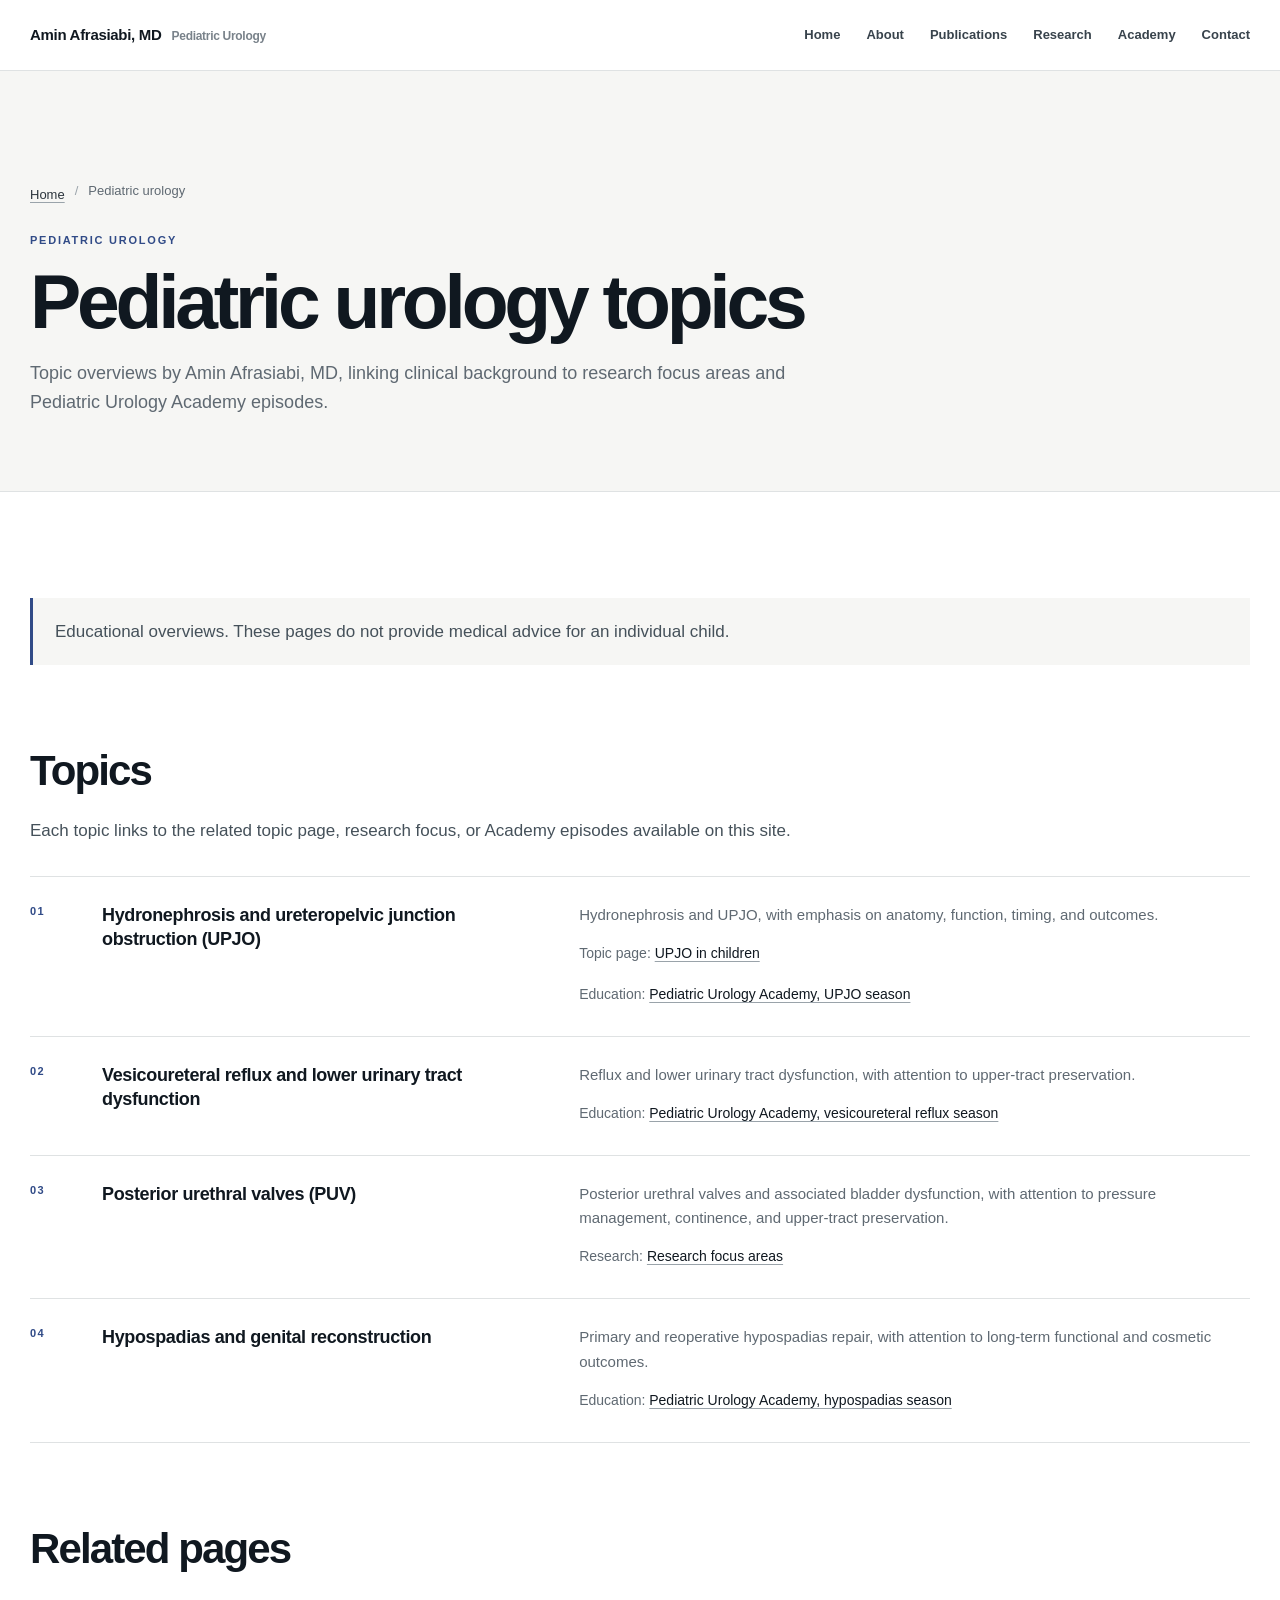
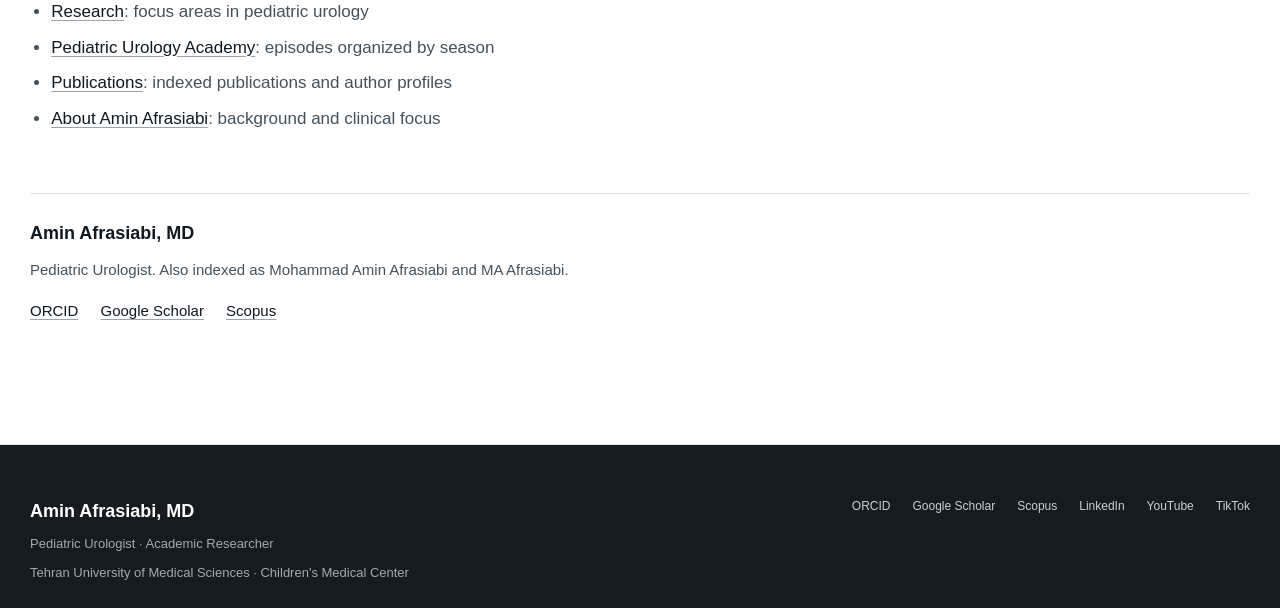
==== pediatric-urology/index.html @ 7dfcc575 "Add /pediatric-urology/ hub page; update UPJO breadcrumb, Research link and sitemap Co-Authored-By: " ====
<!DOCTYPE html>

<html lang="en">
<head>
<meta charset="utf-8"/>
<meta content="width=device-width,initial-scale=1" name="viewport"/>
<title>Pediatric Urology Topics | Amin Afrasiabi, MD</title>
<meta content="Pediatric urology topics by Amin Afrasiabi, MD: UPJO, vesicoureteral reflux, posterior urethral valves and hypospadias, with research and Academy links." name="description"/>
<meta content="Amin Afrasiabi, MD" name="author"/>
<meta content="index,follow,max-image-preview:large" name="robots"/>
<link href="https://aminafrasiabi.com/pediatric-urology/" rel="canonical"/>
<link href="/favicon.svg" rel="icon" type="image/svg+xml"/>
<link href="/assets/apple-touch-icon.png" rel="apple-touch-icon"/>
<link href="/site.webmanifest" rel="manifest"/>
<meta content="#102335" name="theme-color"/>
<meta content="article" property="og:type"/>
<meta content="Pediatric Urology Topics | Amin Afrasiabi, MD" property="og:title"/>
<meta content="Pediatric urology topics by Amin Afrasiabi, MD: UPJO, vesicoureteral reflux, posterior urethral valves and hypospadias, with research and Academy links." property="og:description"/>
<meta content="https://aminafrasiabi.com/pediatric-urology/" property="og:url"/>
<meta content="Amin Afrasiabi, MD" property="og:site_name"/>
<meta content="https://aminafrasiabi.com/assets/amin-afrasiabi-portrait.jpg" property="og:image"/>
<meta content="summary_large_image" name="twitter:card"/>
<meta content="Pediatric Urology Topics | Amin Afrasiabi, MD" name="twitter:title"/>
<meta content="Pediatric urology topics by Amin Afrasiabi, MD: UPJO, vesicoureteral reflux, posterior urethral valves and hypospadias, with research and Academy links." name="twitter:description"/>
<meta content="https://aminafrasiabi.com/assets/amin-afrasiabi-portrait.jpg" name="twitter:image"/>
<link href="/assets/styles.css" rel="stylesheet"/>
<script type="application/ld+json">{"@context":"https://schema.org","@graph":[{"@type":"CollectionPage","@id":"https://aminafrasiabi.com/pediatric-urology/#page","url":"https://aminafrasiabi.com/pediatric-urology/","name":"Pediatric Urology Topics | Amin Afrasiabi, MD","description":"Pediatric urology topics by Amin Afrasiabi, MD: UPJO, vesicoureteral reflux, posterior urethral valves and hypospadias, with research and Academy links.","inLanguage":"en","about":{"@type":"Thing","name":"Pediatric urology"},"author":{"@id":"https://aminafrasiabi.com/#person"},"isPartOf":{"@id":"https://aminafrasiabi.com/#website"},"breadcrumb":{"@id":"https://aminafrasiabi.com/pediatric-urology/#breadcrumb"}},{"@type":"BreadcrumbList","@id":"https://aminafrasiabi.com/pediatric-urology/#breadcrumb","itemListElement":[{"@type":"ListItem","position":1,"name":"Home","item":"https://aminafrasiabi.com/"},{"@type":"ListItem","position":2,"name":"Pediatric urology","item":"https://aminafrasiabi.com/pediatric-urology/"}]},{"@type":"Person","@id":"https://aminafrasiabi.com/#person","name":"Amin Afrasiabi","alternateName":["Mohammad Amin Afrasiabi","MA Afrasiabi"],"url":"https://aminafrasiabi.com/"}]}</script></head>
<body>
<a class="skip-link" href="#main">Skip to content</a>
<header class="site-header"><div class="container nav">
<a class="brand" href="/"><span>Amin Afrasiabi, MD</span><small>Pediatric Urology</small></a>
<button aria-expanded="false" aria-label="Open navigation" class="nav-toggle" type="button"><span></span><span></span></button>
<nav aria-label="Primary" class="nav-links">
<a href="/">Home</a>
<a href="/about/">About</a>
<a href="/publications/">Publications</a>
<a href="/research/">Research</a>
<a href="/academy/">Academy</a>
<a href="/contact/">Contact</a>
</nav>
</div></header>
<main id="main">
<section class="page-hero"><div class="container">
<nav aria-label="Breadcrumb" class="breadcrumb"><ol>
<li><a href="/">Home</a></li>
<li aria-current="page">Pediatric urology</li>
</ol></nav>
<div class="kicker">Pediatric urology</div>
<h1>Pediatric urology topics</h1>
<p>Topic overviews by Amin Afrasiabi, MD, linking clinical background to research focus areas and Pediatric Urology Academy episodes.</p>
</div></section>
<section class="section"><div class="container prose prose-wide">
<div class="notice">Educational overviews. These pages do not provide medical advice for an individual child.</div>
<h2 id="topics">Topics</h2>
<p class="research-lede">Each topic links to the related topic page, research focus, or Academy episodes available on this site.</p>
<div class="focus-list">
<div class="focus-row"><div class="focus-num">01</div><h3 class="focus-title">Hydronephrosis and ureteropelvic junction obstruction (UPJO)</h3><div class="focus-copy"><p>Hydronephrosis and UPJO, with emphasis on anatomy, function, timing, and outcomes.</p><p class="focus-related">Topic page: <a class="text-link" href="/pediatric-urology/upjo/">UPJO in children</a></p><p class="focus-related">Education: <a class="text-link" href="/academy/#episodes">Pediatric Urology Academy, UPJO season</a></p></div></div>
<div class="focus-row"><div class="focus-num">02</div><h3 class="focus-title">Vesicoureteral reflux and lower urinary tract dysfunction</h3><div class="focus-copy"><p>Reflux and lower urinary tract dysfunction, with attention to upper-tract preservation.</p><p class="focus-related">Education: <a class="text-link" href="/academy/#episodes">Pediatric Urology Academy, vesicoureteral reflux season</a></p></div></div>
<div class="focus-row"><div class="focus-num">03</div><h3 class="focus-title">Posterior urethral valves (PUV)</h3><div class="focus-copy"><p>Posterior urethral valves and associated bladder dysfunction, with attention to pressure management, continence, and upper-tract preservation.</p><p class="focus-related">Research: <a class="text-link" href="/research/">Research focus areas</a></p></div></div>
<div class="focus-row"><div class="focus-num">04</div><h3 class="focus-title">Hypospadias and genital reconstruction</h3><div class="focus-copy"><p>Primary and reoperative hypospadias repair, with attention to long-term functional and cosmetic outcomes.</p><p class="focus-related">Education: <a class="text-link" href="/academy/#episodes">Pediatric Urology Academy, hypospadias season</a></p></div></div>
</div>
<h2 id="related">Related pages</h2>
<ul class="topic-list">
<li><a class="text-link" href="/research/">Research</a>: focus areas in pediatric urology</li>
<li><a class="text-link" href="/academy/#episodes">Pediatric Urology Academy</a>: episodes organized by season</li>
<li><a class="text-link" href="/publications/">Publications</a>: indexed publications and author profiles</li>
<li><a class="text-link" href="/about/">About Amin Afrasiabi</a>: background and clinical focus</li>
</ul>
<aside class="topic-author" aria-label="About the author">
<p class="topic-author-name">Amin Afrasiabi, MD</p>
<p>Pediatric Urologist. Also indexed as Mohammad Amin Afrasiabi and MA Afrasiabi.</p>
<p class="topic-author-links"><a class="text-link" href="https://orcid.org/0000-0002-0196-5432" rel="me noopener" target="_blank">ORCID</a> <a class="text-link" href="https://scholar.google.com/citations?user=6bQ-_7kAAAAJ" rel="me noopener" target="_blank">Google Scholar</a> <a class="text-link" href="https://www.scopus.com/authid/detail.uri?authorId=26026772600" rel="me noopener" target="_blank">Scopus</a></p>
</aside>
</div></section>
</main>
<footer class="footer">
<div class="container footer-grid">
<div>
<div class="footer-title">Amin Afrasiabi, MD</div>
<p>Pediatric Urologist · Academic Researcher</p>
<p>Tehran University of Medical Sciences · Children's Medical Center</p>
</div>
<div class="footer-links">
<a href="https://orcid.org/0000-0002-0196-5432" rel="me noopener" target="_blank">ORCID</a>
<a href="https://scholar.google.com/citations?user=6bQ-_7kAAAAJ" rel="me noopener" target="_blank">Google Scholar</a>
<a href="https://www.scopus.com/authid/detail.uri?authorId=26026772600" rel="me noopener" target="_blank">Scopus</a>
<a href="https://www.linkedin.com/in/aminafrasiabi/" rel="me noopener" target="_blank">LinkedIn</a>
<a href="https://www.youtube.com/@PediatricUrologyAcademy" rel="me noopener" target="_blank">YouTube</a>
<a href="https://www.tiktok.com/@draminafrasiabi" rel="me noopener" target="_blank">TikTok</a>
</div>
</div>
</footer>
<script defer="" src="/assets/script.js"></script>
</body>
</html>
---- assets/styles.css ----
:root{
  --ink:#0d151c;--ink-2:#26313a;--muted:#66717b;--paper:#fff;--soft:#f4f5f6;--soft-2:#eef1f3;
  --line:#d9dde1;--blue:#3046d8;--blue-dark:#2437b5;--night:#11171d;--night-2:#1a232b;
  --max:1240px;--sans:-apple-system,BlinkMacSystemFont,"Helvetica Neue",Arial,sans-serif;
}
*{box-sizing:border-box}html{scroll-behavior:smooth}body{margin:0;background:var(--paper);color:var(--ink);font-family:var(--sans);line-height:1.5;-webkit-font-smoothing:antialiased;text-rendering:optimizeLegibility}img{display:block;max-width:100%}a{color:inherit;text-decoration:none}.container{width:calc(100% - 48px);max-width:var(--max);margin-inline:auto}.skip-link{position:fixed;left:16px;top:12px;z-index:1000;padding:10px 14px;background:#fff;color:#000;border:1px solid #000;transform:translateY(-180%);transition:transform .16s}.skip-link:focus{transform:translateY(0)}
.site-header{position:sticky;top:0;z-index:100;background:rgba(255,255,255,.94);backdrop-filter:blur(16px);border-bottom:1px solid var(--line)}.nav{height:72px;display:flex;align-items:center;justify-content:space-between;gap:28px}.brand{display:flex;white-space:nowrap;align-items:baseline;gap:12px;font-size:15px;font-weight:760;letter-spacing:-.02em}.brand small{font-size:12px;font-weight:650;color:var(--muted)}.nav-links{display:flex;align-items:center;gap:28px;font-size:13px;font-weight:650}.nav-links a{position:relative;color:#38434c}.nav-links a:after{content:"";position:absolute;left:0;right:100%;bottom:-8px;height:1px;background:var(--blue);transition:right .2s}.nav-links a:hover:after,.nav-links a[aria-current="page"]:after{right:0}.nav-links a[aria-current="page"]{color:var(--ink)}.nav-toggle{display:none;width:42px;height:42px;border:0;background:none;padding:10px;position:relative}.nav-toggle span{display:block;width:20px;height:1px;background:var(--ink);margin:6px auto;transition:.2s}
.eyebrow{margin:0;color:var(--blue);font-size:11px;line-height:1.2;text-transform:uppercase;letter-spacing:.16em;font-weight:780}.eyebrow-light{color:#9dabff}.button{display:inline-flex;white-space:nowrap;align-items:center;justify-content:center;min-height:44px;padding:0 17px;font-size:13px;font-weight:730;letter-spacing:-.01em}.button-solid{background:var(--ink);color:#fff}.button-solid:hover{background:var(--blue)}.button-text{padding-inline:2px;margin-left:7px;border-bottom:1px solid #7d858c}.button-text:hover{border-color:var(--blue);color:var(--blue)}.inline-link{display:inline-flex;gap:8px;margin-top:28px;padding-bottom:4px;border-bottom:1px solid currentColor;font-size:13px;font-weight:720}.inline-link.light{color:#e8ecef}.section{padding:112px 0;border-bottom:1px solid var(--line)}
.hero{border-bottom:1px solid var(--line);background:linear-gradient(90deg,#fff 0 59%,#edf2f4 59% 100%)}.hero-shell{height:clamp(700px,calc(100svh - 72px),820px);min-height:700px;display:grid;grid-template-columns:56% 44%;align-items:stretch}.hero-copy{padding:88px clamp(42px,5vw,86px) 78px 0;display:flex;flex-direction:column;justify-content:center}.hero h1{white-space:nowrap;margin:18px 0 11px;font-size:clamp(54px,5.4vw,82px);line-height:.94;letter-spacing:-.058em;font-weight:700;max-width:800px}.hero-role{margin:0 0 24px;font-size:18px;font-weight:650;letter-spacing:-.025em}.hero-role span{color:var(--blue);margin:0 4px}.hero-deck{max-width:665px;margin:0;color:#4d5861;font-size:17px;line-height:1.66}.credentials{display:grid;grid-template-columns:1fr 1fr;margin-top:38px;border-top:1px solid var(--line);border-bottom:1px solid var(--line);max-width:720px}.credentials>div{padding:18px 26px 20px 0}.credentials>div+div{padding-left:26px;border-left:1px solid var(--line)}.credentials span{display:block;margin-bottom:10px;color:#7b858d;font-size:10px;text-transform:uppercase;letter-spacing:.15em;font-weight:730}.credentials strong{display:block;font-size:14px;line-height:1.45;font-weight:680}.hero-actions{display:flex;align-items:center;gap:18px;margin-top:28px}.hero-portrait{position:relative;margin:0;min-height:620px;overflow:hidden;background:#e8edef}.hero-portrait img{width:100%;height:100%;object-fit:cover;object-position:49% 43%}.hero-portrait figcaption{position:absolute;left:0;right:0;bottom:0;display:grid;grid-template-columns:repeat(3,1fr);background:rgba(13,21,28,.86);color:#fff;backdrop-filter:blur(9px)}.hero-portrait figcaption span{padding:13px 10px;text-align:center;font-size:9px;letter-spacing:.12em;text-transform:uppercase;border-right:1px solid rgba(255,255,255,.14)}
.editorial-grid{display:grid;grid-template-columns:minmax(270px,.65fr) minmax(0,1.35fr);gap:92px}.section-lead{padding-top:4px}.section-lead h2,.work-grid h2,.academy-body h2,.identity-grid h2{margin:16px 0 22px;font-size:clamp(38px,4vw,60px);line-height:1.01;letter-spacing:-.05em;font-weight:680}.section-lead>p:last-child,.work-grid header>p,.academy-body>p,.identity-copy>p{color:var(--muted);font-size:16px;line-height:1.68}.discipline-list{border-top:1px solid var(--line)}.discipline-list article{display:grid;grid-template-columns:minmax(210px,.92fr) minmax(0,1.08fr);gap:42px;padding:27px 0;border-bottom:1px solid var(--line)}.discipline-list h3{margin:0;font-size:16px;line-height:1.35;letter-spacing:-.02em}.discipline-list p{margin:0;color:var(--muted);font-size:14px;line-height:1.65}
.research{background:var(--night);color:#f7f8f9;border-color:#222d36}.research-shell{display:grid;grid-template-columns:minmax(0,1.1fr) minmax(420px,.9fr);gap:86px;align-items:end}.research-head h2{margin:17px 0 0;max-width:760px;font-size:clamp(40px,4.5vw,66px);line-height:1.03;letter-spacing:-.048em;font-weight:620}.research-head h2 span{color:#93a3ff}.research-themes{display:grid;grid-template-columns:1fr 1fr;border-top:1px solid #3a444d;border-left:1px solid #3a444d}.research-themes>div{min-height:190px;padding:28px 26px;border-right:1px solid #3a444d;border-bottom:1px solid #3a444d}.research-themes strong{display:block;font-size:15px;line-height:1.35}.research-themes p{margin:14px 0 0;color:#aeb7be;font-size:13px;line-height:1.6}
.academic-work{background:#fbfbfa}.work-grid{display:grid;grid-template-columns:minmax(0,.85fr) minmax(440px,1.15fr);gap:100px;align-items:start}.work-grid header>p{max-width:570px}.work-grid .button{margin-top:14px}.registry{border-top:1px solid var(--ink)}.registry a{display:grid;grid-template-columns:150px 1fr 24px;gap:26px;align-items:center;padding:25px 0;border-bottom:1px solid var(--line);transition:padding .18s,color .18s}.registry a:hover{padding-left:10px;color:var(--blue)}.registry span{color:var(--muted);font-size:11px;text-transform:uppercase;letter-spacing:.12em}.registry b{font-size:16px;font-weight:650}.registry i{font-style:normal;font-size:18px;text-align:right}
.academy{background:var(--soft-2)}.academy-grid{display:grid;grid-template-columns:minmax(320px,.8fr) minmax(0,1.2fr);gap:110px;align-items:center}.academy-wordmark{font-size:clamp(54px,6vw,92px);line-height:.88;letter-spacing:-.065em;font-weight:760}.academy-wordmark span{color:var(--blue);font-weight:520}.academy-body{border-left:1px solid #cfd5da;padding-left:52px}.academy-body h2{font-size:clamp(34px,3.5vw,52px)}.academy-body>p{max-width:680px}.academy-links{display:flex;gap:0;margin-top:34px;border-top:1px solid #cfd5da}.academy-links a{padding:14px 24px 0 0;margin-right:24px;font-size:13px;font-weight:710}.academy-links a+a{border-left:1px solid #cfd5da;padding-left:24px}
.identity{padding-block:82px}.identity-grid{display:grid;grid-template-columns:minmax(0,.85fr) minmax(0,1.15fr);gap:100px;align-items:start}.identity-grid h2{font-size:clamp(34px,3.3vw,50px);margin-bottom:0}.identity-copy{padding-top:25px;border-top:1px solid var(--line)}.identity-copy>p{margin-top:0}.identity-links{display:flex;gap:22px;flex-wrap:wrap;margin-top:28px}.identity-links a{font-size:13px;font-weight:720;border-bottom:1px solid #959da3;padding-bottom:3px}.identity-links a:hover{color:var(--blue);border-color:var(--blue)}
.footer{background:var(--night);color:#fff;padding:58px 0 26px}.footer-grid{display:grid;grid-template-columns:1fr auto;gap:50px;align-items:start}.footer-grid strong{font-size:18px}.footer-grid p{margin:8px 0 0;color:#9faab2;font-size:12px}.footer-nav{display:flex;gap:24px;flex-wrap:wrap;font-size:12px;color:#c9d0d5}.footer-nav a:hover{color:#fff}.footer-bottom{display:flex;justify-content:space-between;gap:20px;margin-top:36px;padding-top:20px;border-top:1px solid #2b353e;color:#77838d;font-size:10px;text-transform:uppercase;letter-spacing:.1em}
/* interior pages */.page-hero{padding:110px 0 74px;background:var(--soft);border-bottom:1px solid var(--line)}.page-hero h1{margin:16px 0 20px;max-width:900px;font-size:clamp(52px,6vw,84px);line-height:.96;letter-spacing:-.055em}.page-hero p{max-width:760px;margin:0;color:var(--muted);font-size:18px}.kicker{margin:0;color:var(--blue);font-size:11px;text-transform:uppercase;letter-spacing:.16em;font-weight:780}.prose{max-width:860px}.prose p,.prose li{font-size:17px;line-height:1.75;color:#45515a}.prose h2{font-size:42px;line-height:1.05;letter-spacing:-.045em;margin:2em 0 .55em}.prose h3{font-size:22px;letter-spacing:-.03em}.timeline{border-left:1px solid var(--line);margin:30px 0 0 6px;padding-left:30px}.timeline-item{position:relative;padding-bottom:28px}.timeline-item:before{content:"";position:absolute;left:-35px;top:9px;width:9px;height:9px;background:var(--blue);border-radius:50%}.publication-links{display:grid;grid-template-columns:1fr 1fr;border-top:1px solid var(--line);border-left:1px solid var(--line)}.publication-links a{min-height:150px;padding:26px;border-right:1px solid var(--line);border-bottom:1px solid var(--line)}.publication-links h3{margin-top:0}.publication-links p{font-size:15px}.notice{padding:20px 22px;border-left:3px solid var(--blue);background:var(--soft);color:#45515a}.contact-block{font-size:clamp(38px,4vw,58px);letter-spacing:-.045em}.small{font-size:13px;color:var(--muted)}
@media(max-width:1020px){.hero{background:#fff}.hero-shell{height:auto;min-height:680px;grid-template-columns:1fr .8fr}.hero-copy{padding-right:44px}.credentials{grid-template-columns:1fr}.credentials>div+div{padding-left:0;border-left:0;border-top:1px solid var(--line)}.hero-portrait{min-height:600px}.editorial-grid,.research-shell,.work-grid,.academy-grid,.identity-grid{grid-template-columns:1fr;gap:56px}.research-themes{max-width:800px}.academy-body{border-left:0;border-top:1px solid #cfd5da;padding:38px 0 0}.section{padding-block:88px}}
@media(max-width:760px){.container{width:calc(100% - 32px)}.nav{height:62px}.brand small{display:none}.nav-toggle{display:block}.nav-links{position:absolute;left:16px;right:16px;top:62px;display:none;flex-direction:column;align-items:stretch;gap:0;background:#fff;border:1px solid var(--line);box-shadow:0 16px 40px rgba(16,25,33,.08)}.nav-links.open{display:flex}.nav-links a{padding:14px 16px;border-bottom:1px solid var(--line)}.nav-links a:after{display:none}.nav-toggle[aria-expanded="true"] span:first-child{transform:translateY(3.5px) rotate(45deg)}.nav-toggle[aria-expanded="true"] span:last-child{transform:translateY(-3.5px) rotate(-45deg)}.hero{background:#fff}.hero-shell{width:100%;height:auto;display:flex;flex-direction:column;min-height:auto}.hero-portrait{order:1;height:300px;min-height:0}.hero-portrait img{object-position:48% 27%}.hero-portrait figcaption{display:none}.hero-copy{order:2;padding:32px 16px 44px}.hero h1{white-space:normal;font-size:clamp(42px,12vw,56px);margin-top:13px}.hero-role{font-size:16px;margin-bottom:15px}.hero-deck{font-size:15.5px;line-height:1.58}.credentials{margin-top:26px}.credentials>div{padding:14px 0}.credentials strong{font-size:13.5px}.hero-actions{margin-top:24px}.section{padding-block:72px}.section-lead h2,.work-grid h2,.academy-body h2,.identity-grid h2{font-size:38px}.editorial-grid{gap:40px}.discipline-list article{grid-template-columns:1fr;gap:8px;padding:20px 0}.discipline-list h3{font-size:16px}.discipline-list p{font-size:14px}.research-head h2{font-size:39px}.research-themes{grid-template-columns:1fr}.research-themes>div{min-height:0;padding:22px}.work-grid{gap:50px}.registry a{grid-template-columns:108px 1fr 18px;gap:12px;padding:20px 0}.registry b{font-size:14px}.academy-grid{gap:46px}.academy-wordmark{font-size:58px}.academy-body{padding-top:30px}.academy-links{flex-wrap:wrap}.academy-links a{padding-right:16px;margin-right:16px}.identity-grid{gap:34px}.identity-copy{padding-top:20px}.footer-grid{grid-template-columns:1fr;gap:30px}.footer-nav{gap:18px}.footer-bottom{flex-direction:column}.page-hero{padding:74px 0 48px}.page-hero h1{font-size:48px}.page-hero p{font-size:16px}.prose p,.prose li{font-size:16px}.publication-links{grid-template-columns:1fr}}
@media(max-width:420px){.hero-portrait{height:286px}.hero-copy{padding-top:28px}.hero h1{font-size:41px}.hero-deck{font-size:15px}.button{min-height:42px}.section-lead h2,.work-grid h2,.academy-body h2,.identity-grid h2{font-size:35px}.academy-wordmark{font-size:52px}.registry a{grid-template-columns:96px 1fr 16px}.registry span{font-size:9px}.research-head h2{font-size:36px}}
@media(prefers-reduced-motion:reduce){*{scroll-behavior:auto!important;transition:none!important}}
/* compatibility for existing interior-page markup */
.footer-title{font-size:18px;font-weight:760}.footer-links{display:flex;gap:22px;flex-wrap:wrap;font-size:12px;color:#c9d0d5}.footer-links a:hover{color:#fff}.focus-list{border-top:1px solid var(--line)}.focus-row{display:grid;grid-template-columns:42px minmax(210px,.8fr) minmax(0,1.2fr);gap:30px;padding:26px 0;border-bottom:1px solid var(--line);align-items:start}.focus-num{color:var(--blue);font-size:11px;font-weight:780;letter-spacing:.12em}.focus-title{font-size:17px;font-weight:680;letter-spacing:-.025em}.focus-copy{color:var(--muted);font-size:15px;line-height:1.65}
@media(max-width:760px){.focus-row{grid-template-columns:1fr;gap:8px}.focus-num{display:none}.footer-links{gap:16px}}

/* =========================================================
   V5 editorial refinement — quieter academic physician system
   ========================================================= */
:root{
  --ink:#101820;
  --ink-2:#2b343c;
  --muted:#5f6972;
  --paper:#ffffff;
  --soft:#f6f6f4;
  --soft-2:#f0f1ef;
  --line:#dfe2e3;
  --blue:#314b87;
  --blue-dark:#263a68;
  --night:#151b20;
  --night-2:#20282e;
  --max:1220px;
}
body{font-size:17px;line-height:1.6}
.container{max-width:var(--max)}
.site-header{background:rgba(255,255,255,.965);backdrop-filter:blur(10px)}
.nav{height:70px}
.brand{font-size:15px;gap:10px}
.brand small{font-size:12px;color:#79828a}
.nav-links{font-size:13px;gap:26px}
.nav-links a:after{background:var(--ink)}

.section-label{margin:0;color:#69727a;font-size:13px;line-height:1.3;font-weight:650;letter-spacing:.01em}
.section-label-light{color:#bfc6cb}
.context-line{margin:0 0 20px;color:#657079;font-size:14px;font-weight:620;letter-spacing:.01em}
.eyebrow{font-size:10px;letter-spacing:.12em;color:var(--blue)}

.button{min-height:43px;padding:0 16px;font-size:13px;border-radius:0}
.button-solid{background:var(--ink)}
.button-solid:hover{background:#25323d}
.button-text{border-bottom-color:#90979c}
.button-text:hover{color:var(--ink);border-color:var(--ink)}
.inline-link{font-size:14px;margin-top:28px}
.section{padding:106px 0}

/* Hero: text-led, portrait supports rather than dominates */
.hero{background:#fff;border-bottom:1px solid var(--line)}
.hero-shell{height:auto;min-height:640px;display:grid;grid-template-columns:minmax(0,1fr) minmax(330px,36%);gap:78px;align-items:center;padding-block:52px}
.hero-copy{padding:38px 0 34px;justify-content:center;max-width:760px}
.hero h1{white-space:nowrap;margin:0 0 14px;font-size:clamp(58px,5vw,76px);line-height:.98;letter-spacing:-.055em;font-weight:690}
.hero-role{margin:0 0 23px;font-size:19px;font-weight:610;letter-spacing:-.02em;color:#26313a}
.hero-role span{color:#8a9298;margin:0 5px}
.hero-deck{max-width:700px;margin:0;color:#4c565f;font-size:18px;line-height:1.68}
.hero-affiliations{display:flex;flex-wrap:wrap;gap:8px 24px;margin-top:31px;padding-top:24px;border-top:1px solid var(--line);max-width:700px;color:#3b454d}
.hero-affiliations span{font-size:15px;font-weight:600}
.hero-affiliations span+span:before{content:"·";color:#a6adb2;margin-right:24px}
.hero-actions{margin-top:29px;gap:16px}
.hero-portrait{justify-self:end;width:100%;max-width:420px;height:570px;min-height:0;background:#edf1f2;overflow:hidden}
.hero-portrait img{width:100%;height:100%;object-fit:cover;object-position:49% 35%}
.hero-portrait figcaption{display:none}

/* Clinical */
.editorial-grid{grid-template-columns:minmax(300px,.72fr) minmax(0,1.28fr);gap:96px;align-items:start}
.section-lead{position:sticky;top:116px;padding-top:0}
.section-lead h2,.work-grid h2,.academy-titleblock h2,.identity-grid h2{margin:16px 0 22px;font-size:clamp(40px,3.75vw,56px);line-height:1.04;letter-spacing:-.047em;font-weight:650}
.section-lead>p:last-child,.work-grid header>p,.academy-body>p,.identity-copy>p{font-size:17px;line-height:1.72;color:var(--muted)}
.discipline-list article{grid-template-columns:minmax(235px,.82fr) minmax(0,1.18fr);gap:48px;padding:30px 0}
.discipline-list h3{font-size:18px;line-height:1.35;font-weight:650}
.discipline-list p{font-size:16px;line-height:1.7;color:#5a646d}

/* Research: editorial band, no dashboard-box feel */
.research{background:var(--night);color:#f7f8f8}
.research-shell{grid-template-columns:minmax(0,1.05fr) minmax(400px,.95fr);gap:100px;align-items:start}
.research-head h2{margin:15px 0 20px;max-width:720px;font-size:clamp(42px,4vw,60px);line-height:1.05;letter-spacing:-.047em;font-weight:610}
.research-intro{max-width:590px;margin:0;color:#b5bec4;font-size:17px;line-height:1.7}
.research-themes{display:block;border:0;border-top:1px solid #465059}
.research-themes>div{display:grid;grid-template-columns:190px 1fr;gap:30px;min-height:0;padding:24px 0;border:0;border-bottom:1px solid #39434b}
.research-themes strong{font-size:16px;line-height:1.4;font-weight:640}
.research-themes p{margin:0;color:#aeb7bd;font-size:15px;line-height:1.65}

/* Academic work: asymmetric identity registry */
.academic-work{background:#fbfbfa}
.work-grid{grid-template-columns:minmax(0,.9fr) minmax(460px,1.1fr);gap:110px;align-items:start}
.work-lead h2{max-width:570px}
.work-lead>p{max-width:600px}
.author-variants{display:flex;flex-wrap:wrap;gap:8px 18px;margin-top:30px;padding-top:22px;border-top:1px solid var(--line);max-width:600px;color:#69727a}
.author-variants span{font-size:14px}
.registry{border-top:1px solid #9aa1a6}
.registry a{grid-template-columns:135px 1fr 24px;gap:28px;padding:28px 0}
.registry a:hover{padding-left:0;color:var(--ink)}
.registry span{color:#737c84;font-size:13px;text-transform:none;letter-spacing:0;font-weight:600}
.registry b{font-size:17px;font-weight:600}
.registry i{color:#7d858b}

/* Academy: quieter, smaller, educational rather than influencer */
.academy{background:var(--soft-2)}
.academy-grid{grid-template-columns:minmax(330px,.85fr) minmax(0,1.15fr);gap:105px;align-items:start}
.academy-titleblock h2{font-size:clamp(44px,4.4vw,64px);margin-top:14px;max-width:520px}
.academy-kicker{margin:0;color:#515c65;font-family:"Iowan Old Style","Baskerville","Times New Roman",serif;font-size:21px;line-height:1.45;font-style:italic}
.academy-body{border-left:1px solid #d0d4d5;padding:7px 0 0 52px}
.academy-body>p{max-width:650px;margin-top:0}
.academy-links{margin-top:30px;border-top:1px solid #d0d4d5}
.academy-links a{font-size:14px;padding-top:16px}

/* Academic identity: intentionally quiet */
.identity{padding-block:76px}
.identity-grid{grid-template-columns:minmax(280px,.7fr) minmax(0,1.3fr);gap:100px}
.identity-grid h2{font-size:clamp(34px,3vw,46px);margin-top:14px}
.identity-copy{padding-top:22px}
.identity-copy>p{font-size:16px}
.identity-links{gap:26px;margin-top:26px}
.identity-links a{font-size:14px;font-weight:640}

.footer{padding:52px 0 25px}
.footer-grid p{font-size:13px}.footer-nav{font-size:13px}.footer-bottom{font-size:10px}

@media(max-width:1020px){
  .hero-shell{grid-template-columns:minmax(0,1fr) 37%;gap:50px;min-height:600px;padding-block:42px}
  .hero h1{font-size:clamp(50px,6.5vw,66px)}
  .hero-portrait{height:520px;max-width:390px}
  .editorial-grid,.research-shell,.work-grid,.academy-grid,.identity-grid{grid-template-columns:1fr;gap:54px}
  .section-lead{position:static;max-width:720px}
  .research-themes{max-width:none}
  .academy-body{border-left:0;border-top:1px solid #d0d4d5;padding:34px 0 0}
  .section{padding-block:88px}
}

@media(max-width:760px){
  .container{width:calc(100% - 36px)}
  .nav{height:62px}
  .brand span{font-size:14px}.brand small{display:none}
  .nav-toggle{display:block;width:40px;height:40px}
  .nav-links{left:18px;right:18px;top:62px;border:1px solid var(--line);box-shadow:0 12px 30px rgba(16,24,32,.08)}
  .nav-links a{font-size:15px;padding:15px 16px}

  .hero-shell{width:100%;display:flex;flex-direction:column;gap:0;padding:0;min-height:0}
  .hero-portrait{order:1;width:100%;max-width:none;height:244px;min-height:0;justify-self:auto}
  .hero-portrait img{object-position:49% 26%}
  .hero-copy{order:2;padding:28px 18px 46px;max-width:none}
  .context-line{display:none}
  .hero h1{white-space:normal;font-size:clamp(41px,11.5vw,50px);line-height:.98;margin:0 0 10px}
  .hero-role{font-size:16.5px;margin-bottom:16px}
  .hero-deck{font-size:16.5px;line-height:1.62}
  .hero-affiliations{display:grid;gap:7px;margin-top:24px;padding-top:19px}
  .hero-affiliations span{font-size:14px}
  .hero-affiliations span+span:before{display:none}
  .hero-actions{margin-top:23px}
  .button{font-size:13.5px;min-height:44px}

  .section{padding-block:72px}
  .section-label{font-size:12px}
  .section-lead h2,.work-grid h2,.academy-titleblock h2,.identity-grid h2{font-size:clamp(34px,9.5vw,40px);line-height:1.05}
  .section-lead>p:last-child,.work-grid header>p,.academy-body>p,.identity-copy>p{font-size:16px}
  .editorial-grid{gap:38px}
  .discipline-list article{grid-template-columns:1fr;gap:8px;padding:22px 0}
  .discipline-list h3{font-size:17px}
  .discipline-list p{font-size:15.5px}

  .research-head h2{font-size:38px}
  .research-intro{font-size:16px}
  .research-themes>div{grid-template-columns:1fr;gap:8px;padding:21px 0}
  .research-themes strong{font-size:16px}.research-themes p{font-size:15px}

  .work-grid{gap:46px}
  .author-variants{gap:5px 14px;margin-top:24px}
  .registry a{grid-template-columns:105px 1fr 18px;gap:14px;padding:21px 0}
  .registry span{font-size:12px}.registry b{font-size:15px}

  .academy-grid{gap:38px}
  .academy-titleblock h2{font-size:42px}
  .academy-kicker{font-size:19px}
  .academy-body{padding-top:28px}
  .academy-links{display:flex;flex-wrap:wrap}
  .academy-links a{padding-right:16px;margin-right:16px}

  .identity-grid{gap:32px}
  .identity-copy{padding-top:18px}
  .footer-grid{grid-template-columns:1fr;gap:28px}
  .footer-nav{gap:17px}.footer-bottom{flex-direction:column}
}

@media(max-width:420px){
  .hero-portrait{height:226px}
  .hero-copy{padding-top:25px}
  .hero h1{font-size:40px}
  .hero-role{font-size:16px}
  .hero-deck{font-size:16px}
  .academy-titleblock h2{font-size:38px}
  .registry a{grid-template-columns:94px 1fr 16px}
  .registry span{font-size:11.5px}
}

/* V5.1 mobile portrait scale refinement */
@media(max-width:760px){
  .hero-portrait{width:72%;max-width:290px;height:220px;margin:22px 18px 0 auto;background:#eef1f2}
  .hero-portrait img{object-position:49% 25%}
  .hero-copy{padding-top:24px}
}
@media(max-width:420px){
  .hero-portrait{width:74%;max-width:280px;height:212px;margin-top:18px}
}


/* V5.4 final portrait correction — dedicated mobile crop, no facial truncation */
.hero-portrait picture{display:block;width:100%;height:100%}
.hero-portrait picture img{display:block;width:100%;height:100%;object-fit:cover}
@media(min-width:761px){
  .hero-shell{grid-template-columns:minmax(0,1fr) minmax(260px,28%);gap:72px}
  .hero-portrait{max-width:310px;height:430px}
  .hero-portrait picture img{object-position:49% 35%}
}
@media(max-width:760px){
  .hero-shell{align-items:stretch}
  .hero-portrait{order:1;width:min(58vw,220px);max-width:220px;height:auto;aspect-ratio:4/5;margin:22px auto 0;background:#eef1f2}
  .hero-portrait picture{height:100%}
  .hero-portrait picture img{object-position:center center}
  .hero-copy{order:2;padding:26px 18px 46px}
}
@media(max-width:420px){
  .hero-portrait{width:min(58vw,205px);max-width:205px;height:auto;aspect-ratio:4/5;margin-top:18px}
  .hero-copy{padding-top:24px}
}


/* =========================================================
   V5.5 priority refinement
   CURRENT master-note priorities:
   Academy immediately after hero, Academy CTA, Apple Podcasts,
   tighter mobile rhythm, consolidated academic-identity copy.
   ========================================================= */

/* Academy becomes an early editorial gateway, not a loud promo band. */
.academy-featured{
  padding-block:86px;
  background:#f2f3f1;
}
.academy-featured .academy-grid{
  gap:84px;
}
.academy-featured .academy-titleblock h2{
  font-size:clamp(42px,4vw,58px);
  max-width:500px;
}
.academy-featured .academy-body{
  padding-top:3px;
}
.academy-internal-link{
  margin-top:22px;
  margin-bottom:4px;
}
.academy-featured .academy-links{
  margin-top:24px;
}

/* Academic identity is now a quiet disambiguation note rather than
   a second academic-profile registry. */
.identity{
  padding-block:62px;
}
.identity-grid{
  align-items:center;
}
.identity-copy{
  padding-top:18px;
}

/* Mobile: reduce vertical drag without compressing reading comfort. */
@media(max-width:760px){
  .hero-copy{
    padding-bottom:36px;
  }
  .section{
    padding-block:62px;
  }
  .academy-featured{
    padding-block:58px;
  }
  .academy-grid{
    gap:30px;
  }
  .academy-body{
    padding-top:24px;
  }
  .academy-featured .academy-titleblock h2{
    font-size:clamp(34px,9vw,39px);
  }
  .academy-internal-link{
    margin-top:18px;
  }

  /* Four education channels resolve as a calm 2 x 2 text grid. */
  .academy-links{
    display:grid;
    grid-template-columns:1fr 1fr;
    gap:0;
  }
  .academy-links a,
  .academy-links a+a{
    margin:0;
    padding:13px 0;
    border-left:0;
    border-bottom:1px solid #d0d4d5;
  }
  .academy-links a:nth-child(even){
    padding-left:16px;
    border-left:1px solid #d0d4d5;
  }
  .academy-links a:nth-last-child(-n+2){
    border-bottom:0;
  }

  .identity{
    padding-block:52px;
  }
  .identity-grid{
    gap:22px;
  }
  .identity-copy{
    padding-top:16px;
  }

  .page-hero{
    padding:62px 0 40px;
  }
}

@media(max-width:420px){
  .hero-copy{
    padding-bottom:32px;
  }
  .section{
    padding-block:56px;
  }
  .academy-featured{
    padding-block:52px;
  }
  .identity{
    padding-block:46px;
  }
}

/* Academy page: sticky sub-nav for jumping between sections */
.academy-subnav{
  position:sticky;
  top:70px;
  z-index:90;
  background:rgba(255,255,255,.96);
  backdrop-filter:blur(10px);
  border-bottom:1px solid var(--line);
  overflow-x:auto;
  -webkit-overflow-scrolling:touch;
}
.academy-subnav .container{
  display:flex;
  gap:28px;
  padding-block:14px;
  white-space:nowrap;
}
.academy-subnav a{
  flex:0 0 auto;
  font-size:13px;
  font-weight:650;
  color:#5a646d;
}
.academy-subnav a:hover{
  color:var(--ink);
}
#channels,#watch,#listen,#episodes,#linkedin,#instagram{
  scroll-margin-top:130px;
}
.episode-list{
  border-top:1px solid var(--line);
  margin:22px 0 44px;
}
.episode-list a{
  display:flex;
  gap:16px;
  align-items:baseline;
  padding:13px 0;
  border-bottom:1px solid var(--line);
  font-size:15px;
  color:var(--ink-2);
}
.episode-list a:hover{
  color:var(--blue);
}
.episode-list a span{
  flex:0 0 auto;
  color:#8a939b;
  font-size:12px;
  font-weight:650;
  text-transform:uppercase;
  letter-spacing:.06em;
  min-width:44px;
}
@media(max-width:760px){
  .academy-subnav{top:62px}
  .academy-subnav .container{gap:20px}
}

/* Publications page: citation list, name variants, link styles */
.text-link{color:var(--ink);text-decoration:underline;text-decoration-color:#9aa3aa;text-underline-offset:3px}
.text-link:hover{color:var(--blue);text-decoration-color:var(--blue)}
.name-variants{margin:26px 0;border-top:1px solid var(--line)}
.name-variants div{display:grid;grid-template-columns:minmax(220px,.8fr) minmax(0,1.2fr);gap:8px 32px;padding:14px 0;border-bottom:1px solid var(--line)}
.name-variants dt{margin:0;font-size:17px;font-weight:650;color:var(--ink)}
.name-variants dd{margin:0;font-size:15px;color:var(--muted)}
.pub-list{list-style:none;margin:28px 0 0;padding:0;border-top:1px solid var(--line)}
.pub-item{display:grid;grid-template-columns:72px minmax(0,1fr);gap:0 28px;padding:26px 0;border-bottom:1px solid var(--line)}
.pub-year{font-size:15px;font-weight:650;color:var(--blue);font-variant-numeric:tabular-nums;padding-top:3px}
.pub-item h3{margin:0 0 10px;font-size:19px;line-height:1.35;letter-spacing:-.015em;font-weight:620;color:var(--ink)}
.pub-item p{margin:0}
.pub-item .pub-authors{font-size:15px;line-height:1.55;color:var(--ink-2)}
.pub-item .pub-authors strong{font-weight:700;color:var(--ink)}
.pub-item .pub-source{margin-top:4px;font-size:15px;line-height:1.55;color:var(--muted)}
.pub-item .pub-links{display:flex;flex-wrap:wrap;gap:0 22px;margin-top:8px;font-size:14px;line-height:1}
.pub-links a{display:inline-flex;align-items:center;min-height:36px;font-weight:650;color:var(--ink);border-bottom:1px solid transparent}
.pub-links a:hover{color:var(--blue)}
.publication-links a:focus-visible,.pub-links a:focus-visible,.text-link:focus-visible{outline:2px solid var(--blue);outline-offset:3px}
@media(max-width:760px){
  .name-variants div{grid-template-columns:1fr}
  .pub-item{grid-template-columns:1fr;padding:22px 0}
  .pub-year{padding:0 0 6px;font-size:13px}
  .pub-item h3{font-size:18px}
  .pub-links a{min-height:44px}
}

/* Research page: focus areas with related links */
.prose-wide{max-width:var(--max)}
.prose-wide>h2:first-child{margin-top:0}
.research-lede{max-width:760px;margin:0 0 30px}
.prose-wide .focus-title{margin:0;font-size:18px;line-height:1.35;letter-spacing:-.02em}
.prose-wide .focus-copy p{margin:0;font-size:15px;line-height:1.65;color:var(--muted)}
.prose-wide .focus-copy p+p{margin-top:10px}
.prose-wide .focus-copy .focus-related{font-size:14px}
.prose-wide>h2,.prose-wide>p{max-width:860px}
.prose-wide .focus-related a{display:inline-block;padding:4px 0}

/* Topic pages (pediatric-urology/*): breadcrumb, term list, topic lists, author block */
.breadcrumb{margin:0 0 22px;font-size:13px}
.breadcrumb ol{display:flex;flex-wrap:wrap;gap:4px 10px;margin:0;padding:0;list-style:none;color:var(--muted)}
.breadcrumb li+li:before{content:"/";margin-right:10px;color:#9aa3aa}
.breadcrumb a{display:inline-block;padding:4px 0;color:var(--ink-2);text-decoration:underline;text-decoration-color:#9aa3aa;text-underline-offset:3px}
.breadcrumb a:hover{color:var(--blue)}
.breadcrumb a:focus-visible{outline:2px solid var(--blue);outline-offset:3px}
.topic-dl{margin:26px 0;border-top:1px solid var(--line)}
.topic-dl div{display:grid;grid-template-columns:minmax(220px,.8fr) minmax(0,1.2fr);gap:8px 32px;padding:14px 0;border-bottom:1px solid var(--line)}
.topic-dl dt{margin:0;font-size:17px;font-weight:650;color:var(--ink)}
.topic-dl dd{margin:0;font-size:15px;line-height:1.65;color:var(--muted)}
.topic-list{margin:14px 0 20px;padding-left:1.25em}
.topic-list li{margin:0;padding:3px 0}
.topic-author{margin-top:56px;padding-top:24px;border-top:1px solid var(--line)}
.topic-author p{margin:0 0 8px;font-size:15px}
.topic-author .topic-author-name{font-size:18px;font-weight:680;color:var(--ink)}
.topic-author-links a{display:inline-block;margin:0 18px 0 0;padding:6px 0}
@media(max-width:760px){.topic-dl div{grid-template-columns:1fr}}
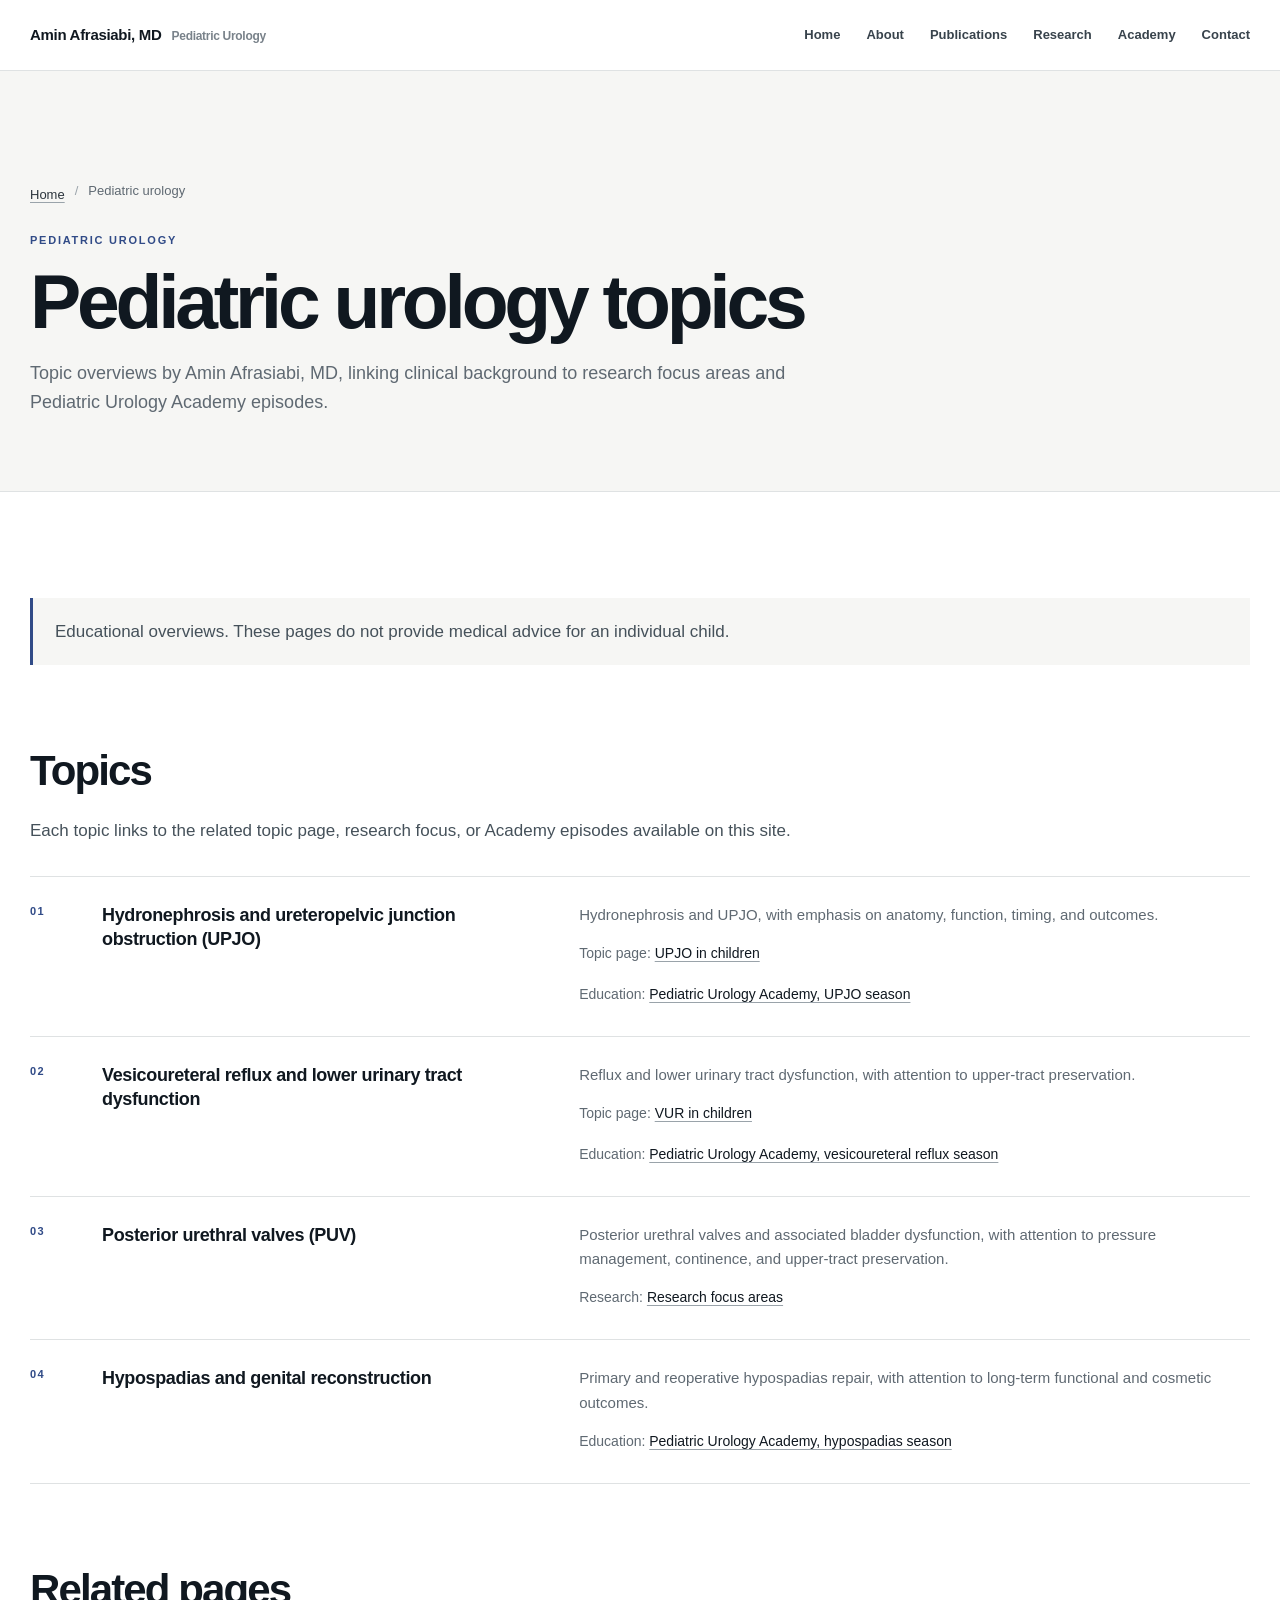
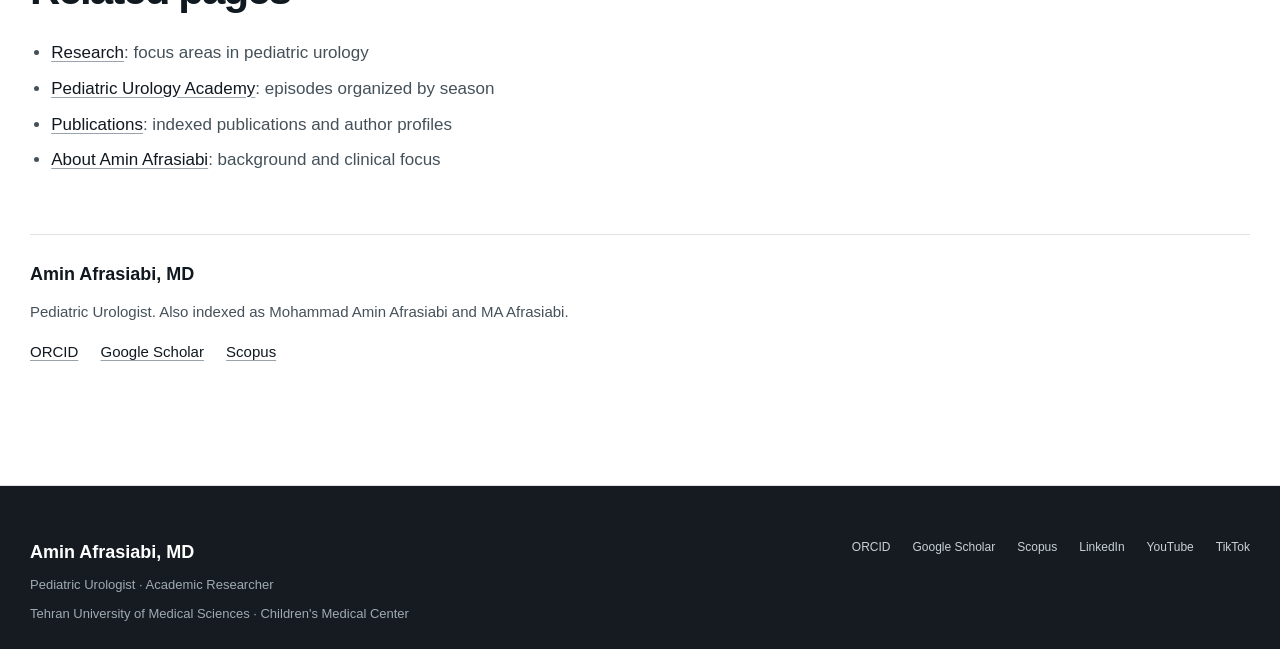
==== commit 78d7a4c0: "Add pediatric VUR topic page at /pediatric-urology/vur/ New topic page (breadcrumb Home > Pediatric " ====
--- a/pediatric-urology/index.html
+++ b/pediatric-urology/index.html
@@ -55,7 +55,7 @@
 <p class="research-lede">Each topic links to the related topic page, research focus, or Academy episodes available on this site.</p>
 <div class="focus-list">
 <div class="focus-row"><div class="focus-num">01</div><h3 class="focus-title">Hydronephrosis and ureteropelvic junction obstruction (UPJO)</h3><div class="focus-copy"><p>Hydronephrosis and UPJO, with emphasis on anatomy, function, timing, and outcomes.</p><p class="focus-related">Topic page: <a class="text-link" href="/pediatric-urology/upjo/">UPJO in children</a></p><p class="focus-related">Education: <a class="text-link" href="/academy/#episodes">Pediatric Urology Academy, UPJO season</a></p></div></div>
-<div class="focus-row"><div class="focus-num">02</div><h3 class="focus-title">Vesicoureteral reflux and lower urinary tract dysfunction</h3><div class="focus-copy"><p>Reflux and lower urinary tract dysfunction, with attention to upper-tract preservation.</p><p class="focus-related">Education: <a class="text-link" href="/academy/#episodes">Pediatric Urology Academy, vesicoureteral reflux season</a></p></div></div>
+<div class="focus-row"><div class="focus-num">02</div><h3 class="focus-title">Vesicoureteral reflux and lower urinary tract dysfunction</h3><div class="focus-copy"><p>Reflux and lower urinary tract dysfunction, with attention to upper-tract preservation.</p><p class="focus-related">Topic page: <a class="text-link" href="/pediatric-urology/vur/">VUR in children</a></p><p class="focus-related">Education: <a class="text-link" href="/academy/#episodes">Pediatric Urology Academy, vesicoureteral reflux season</a></p></div></div>
 <div class="focus-row"><div class="focus-num">03</div><h3 class="focus-title">Posterior urethral valves (PUV)</h3><div class="focus-copy"><p>Posterior urethral valves and associated bladder dysfunction, with attention to pressure management, continence, and upper-tract preservation.</p><p class="focus-related">Research: <a class="text-link" href="/research/">Research focus areas</a></p></div></div>
 <div class="focus-row"><div class="focus-num">04</div><h3 class="focus-title">Hypospadias and genital reconstruction</h3><div class="focus-copy"><p>Primary and reoperative hypospadias repair, with attention to long-term functional and cosmetic outcomes.</p><p class="focus-related">Education: <a class="text-link" href="/academy/#episodes">Pediatric Urology Academy, hypospadias season</a></p></div></div>
 </div>
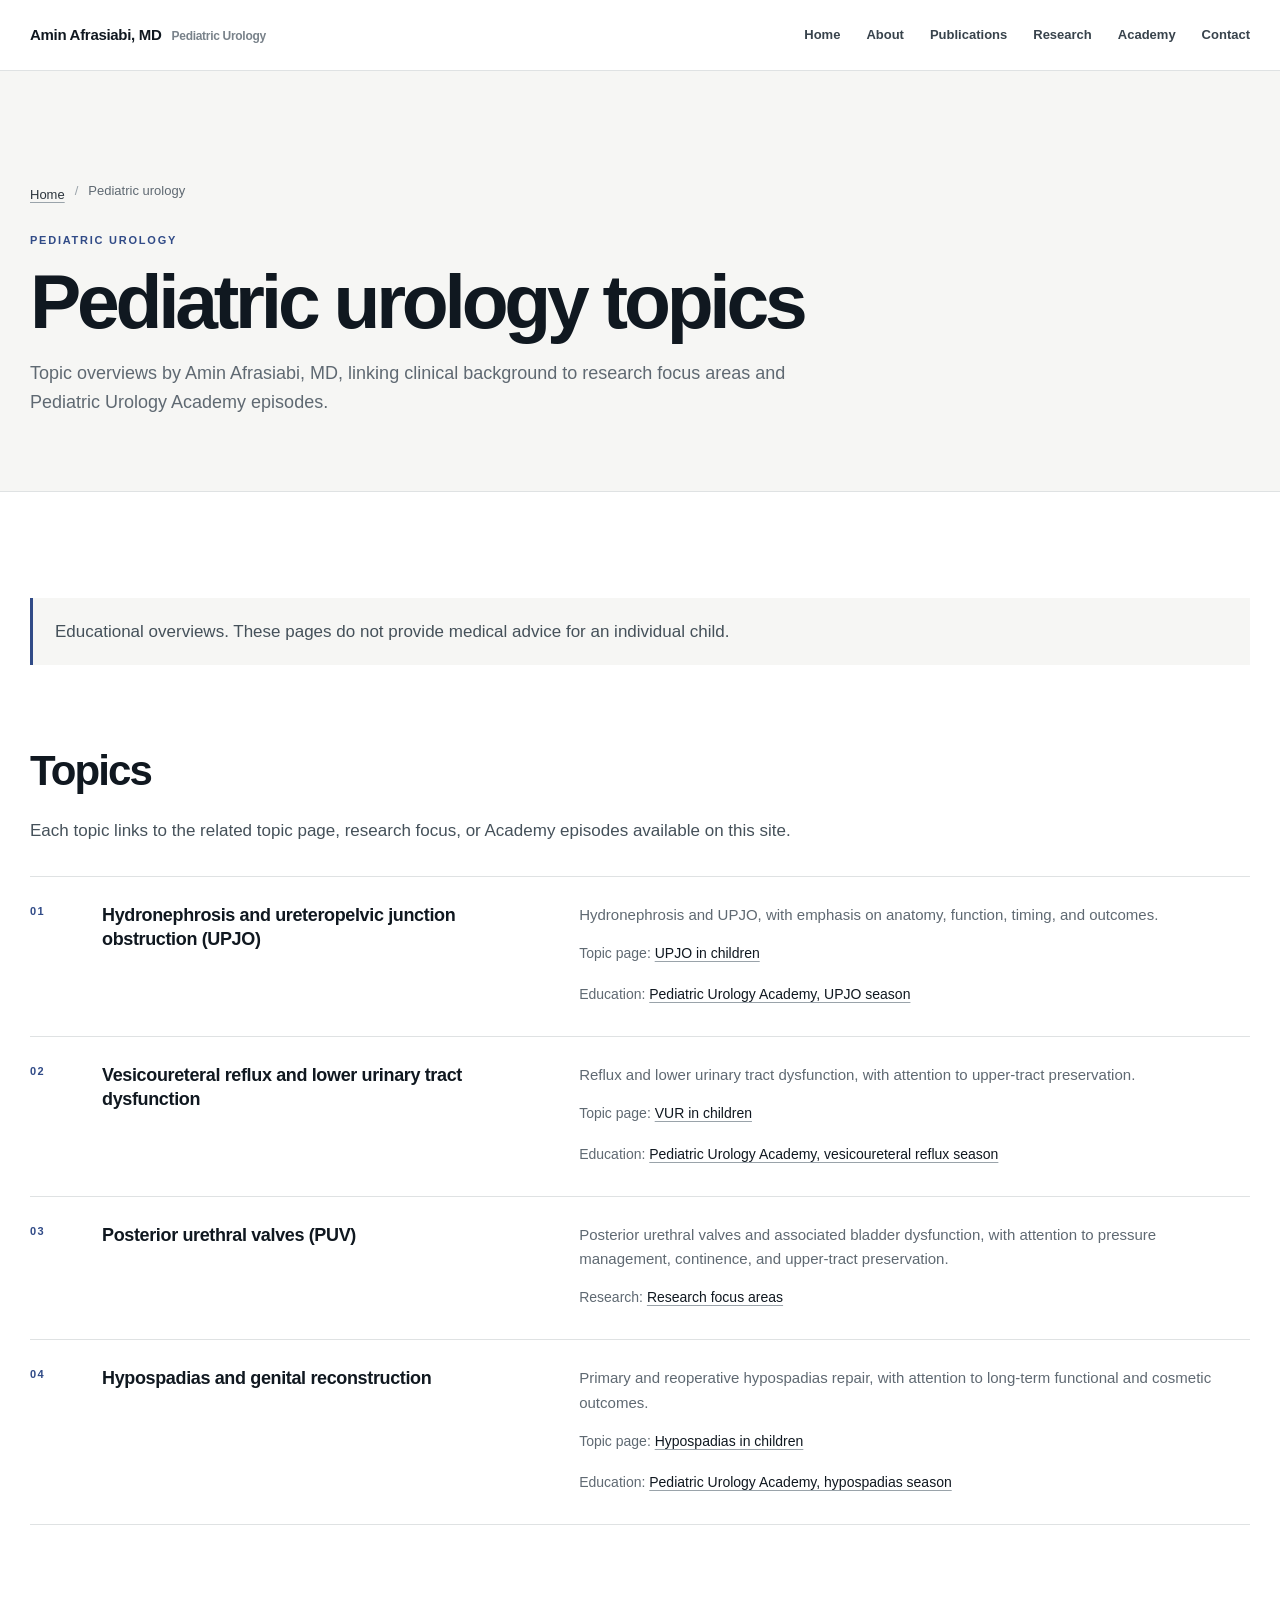
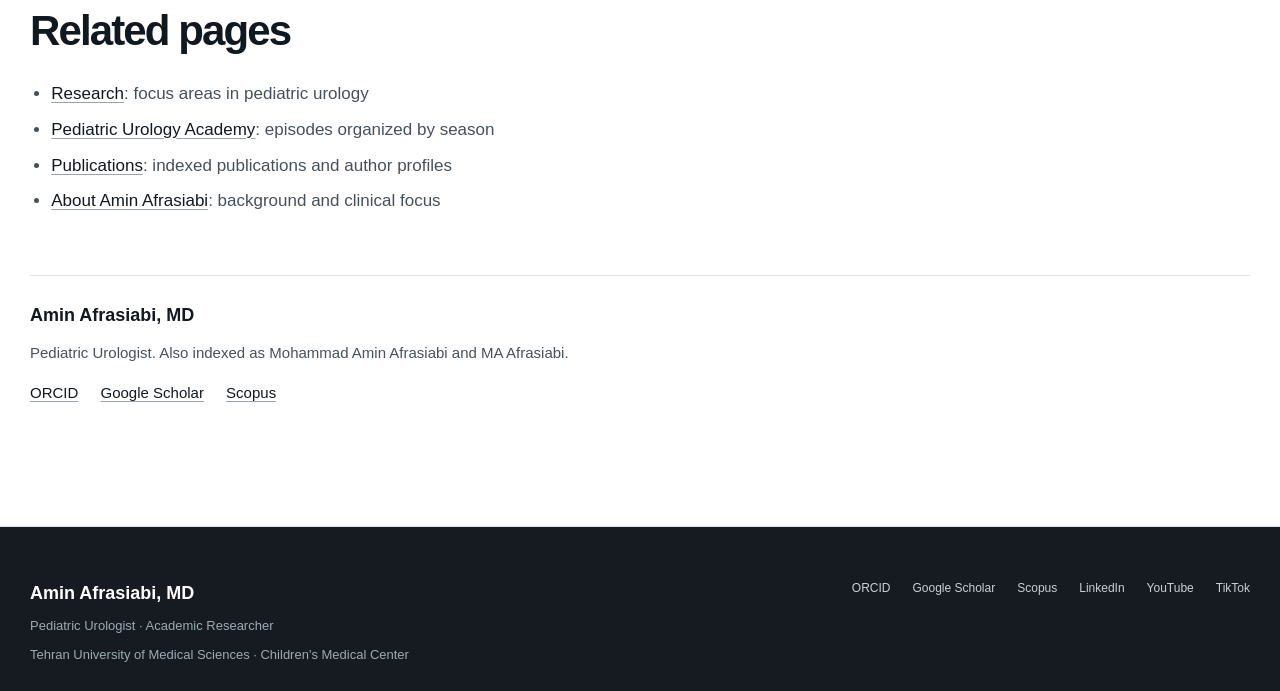
==== commit 68d0c1a3: "Add pediatric hypospadias topic page at /pediatric-urology/hypospadias/ Topic page (breadcrumb Home " ====
--- a/pediatric-urology/index.html
+++ b/pediatric-urology/index.html
@@ -57,7 +57,7 @@
 <div class="focus-row"><div class="focus-num">01</div><h3 class="focus-title">Hydronephrosis and ureteropelvic junction obstruction (UPJO)</h3><div class="focus-copy"><p>Hydronephrosis and UPJO, with emphasis on anatomy, function, timing, and outcomes.</p><p class="focus-related">Topic page: <a class="text-link" href="/pediatric-urology/upjo/">UPJO in children</a></p><p class="focus-related">Education: <a class="text-link" href="/academy/#episodes">Pediatric Urology Academy, UPJO season</a></p></div></div>
 <div class="focus-row"><div class="focus-num">02</div><h3 class="focus-title">Vesicoureteral reflux and lower urinary tract dysfunction</h3><div class="focus-copy"><p>Reflux and lower urinary tract dysfunction, with attention to upper-tract preservation.</p><p class="focus-related">Topic page: <a class="text-link" href="/pediatric-urology/vur/">VUR in children</a></p><p class="focus-related">Education: <a class="text-link" href="/academy/#episodes">Pediatric Urology Academy, vesicoureteral reflux season</a></p></div></div>
 <div class="focus-row"><div class="focus-num">03</div><h3 class="focus-title">Posterior urethral valves (PUV)</h3><div class="focus-copy"><p>Posterior urethral valves and associated bladder dysfunction, with attention to pressure management, continence, and upper-tract preservation.</p><p class="focus-related">Research: <a class="text-link" href="/research/">Research focus areas</a></p></div></div>
-<div class="focus-row"><div class="focus-num">04</div><h3 class="focus-title">Hypospadias and genital reconstruction</h3><div class="focus-copy"><p>Primary and reoperative hypospadias repair, with attention to long-term functional and cosmetic outcomes.</p><p class="focus-related">Education: <a class="text-link" href="/academy/#episodes">Pediatric Urology Academy, hypospadias season</a></p></div></div>
+<div class="focus-row"><div class="focus-num">04</div><h3 class="focus-title">Hypospadias and genital reconstruction</h3><div class="focus-copy"><p>Primary and reoperative hypospadias repair, with attention to long-term functional and cosmetic outcomes.</p><p class="focus-related">Topic page: <a class="text-link" href="/pediatric-urology/hypospadias/">Hypospadias in children</a></p><p class="focus-related">Education: <a class="text-link" href="/academy/#episodes">Pediatric Urology Academy, hypospadias season</a></p></div></div>
 </div>
 <h2 id="related">Related pages</h2>
 <ul class="topic-list">
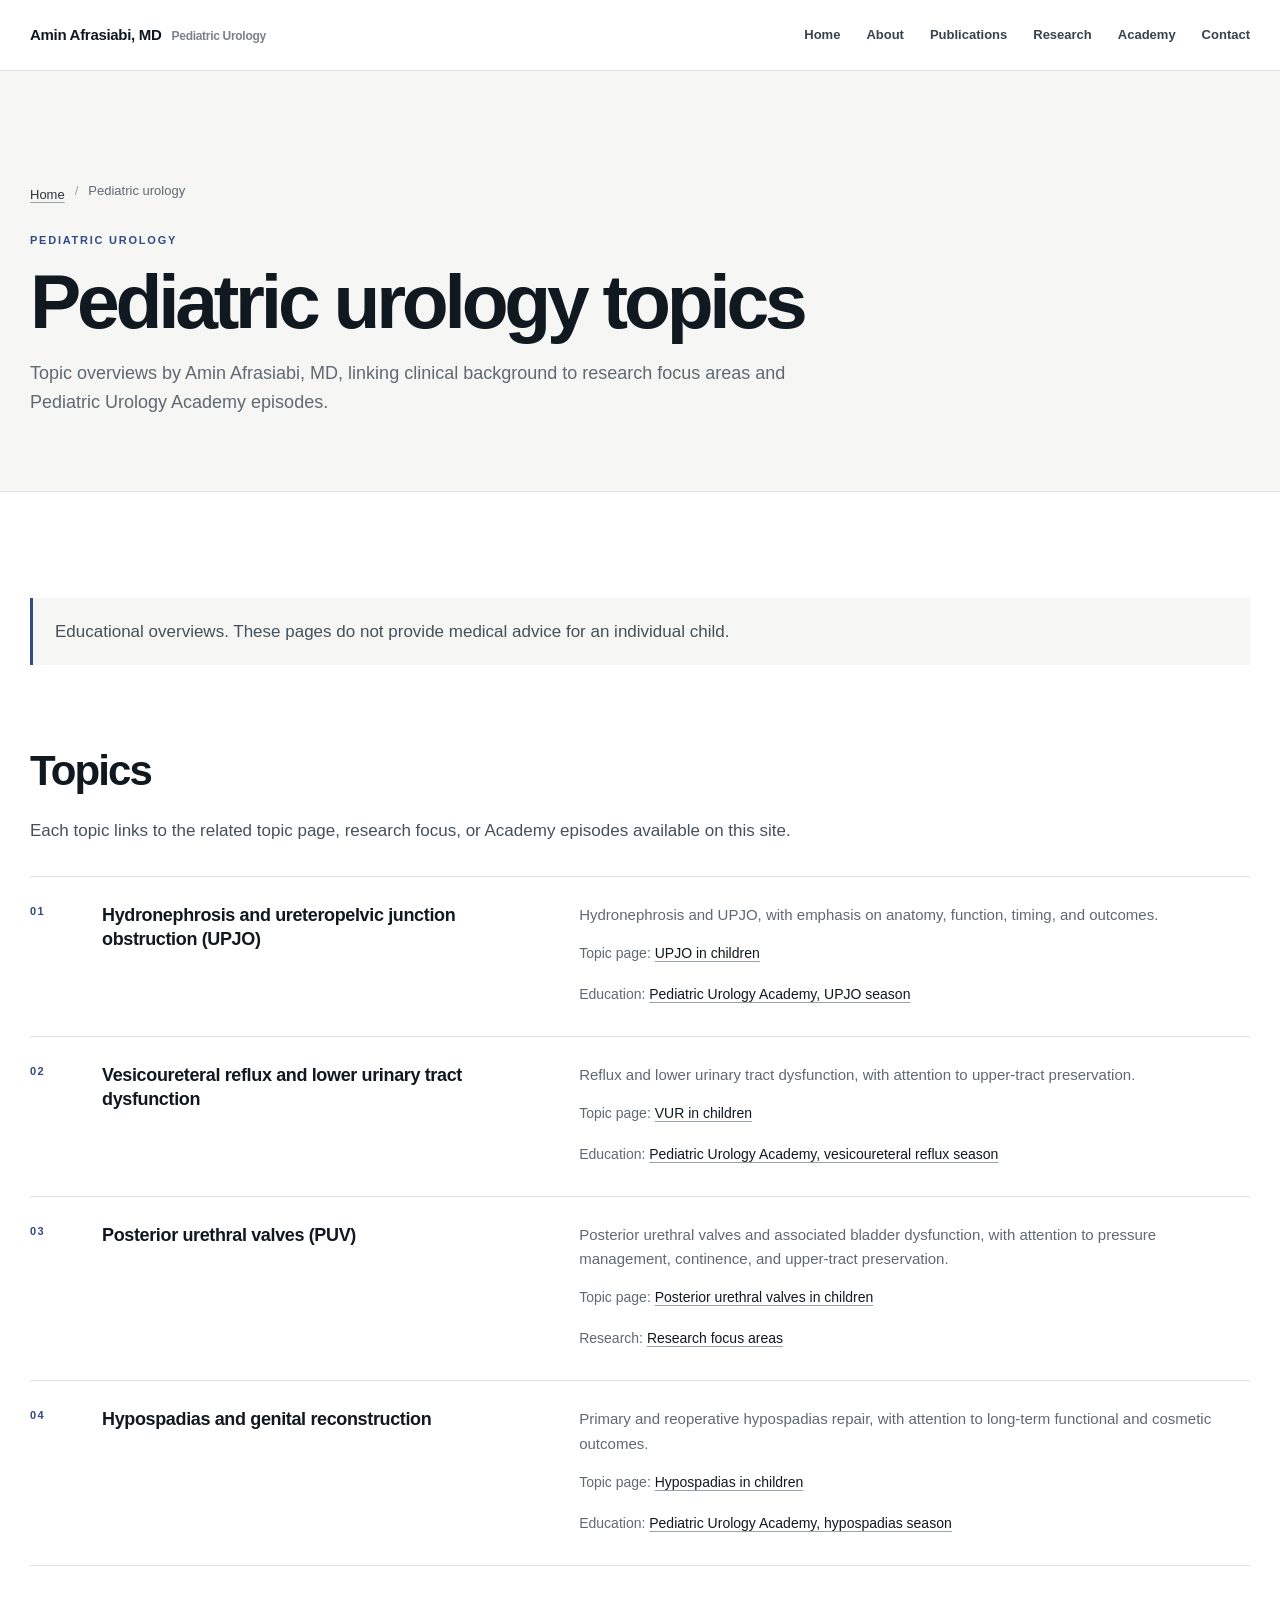
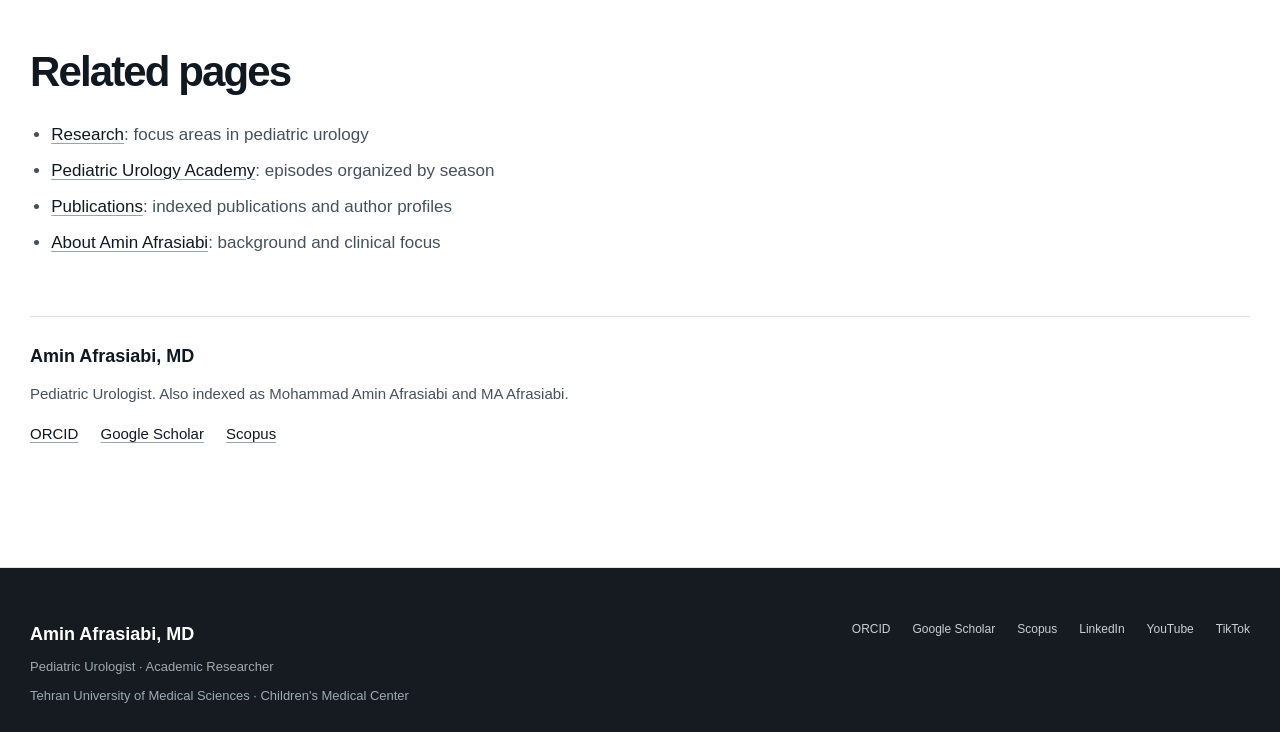
==== commit d8aed7cc: "Add pediatric PUV topic page (/pediatric-urology/puv/) New research-focused topic page on posterior " ====
--- a/pediatric-urology/index.html
+++ b/pediatric-urology/index.html
@@ -56,7 +56,7 @@
 <div class="focus-list">
 <div class="focus-row"><div class="focus-num">01</div><h3 class="focus-title">Hydronephrosis and ureteropelvic junction obstruction (UPJO)</h3><div class="focus-copy"><p>Hydronephrosis and UPJO, with emphasis on anatomy, function, timing, and outcomes.</p><p class="focus-related">Topic page: <a class="text-link" href="/pediatric-urology/upjo/">UPJO in children</a></p><p class="focus-related">Education: <a class="text-link" href="/academy/#episodes">Pediatric Urology Academy, UPJO season</a></p></div></div>
 <div class="focus-row"><div class="focus-num">02</div><h3 class="focus-title">Vesicoureteral reflux and lower urinary tract dysfunction</h3><div class="focus-copy"><p>Reflux and lower urinary tract dysfunction, with attention to upper-tract preservation.</p><p class="focus-related">Topic page: <a class="text-link" href="/pediatric-urology/vur/">VUR in children</a></p><p class="focus-related">Education: <a class="text-link" href="/academy/#episodes">Pediatric Urology Academy, vesicoureteral reflux season</a></p></div></div>
-<div class="focus-row"><div class="focus-num">03</div><h3 class="focus-title">Posterior urethral valves (PUV)</h3><div class="focus-copy"><p>Posterior urethral valves and associated bladder dysfunction, with attention to pressure management, continence, and upper-tract preservation.</p><p class="focus-related">Research: <a class="text-link" href="/research/">Research focus areas</a></p></div></div>
+<div class="focus-row"><div class="focus-num">03</div><h3 class="focus-title">Posterior urethral valves (PUV)</h3><div class="focus-copy"><p>Posterior urethral valves and associated bladder dysfunction, with attention to pressure management, continence, and upper-tract preservation.</p><p class="focus-related">Topic page: <a class="text-link" href="/pediatric-urology/puv/">Posterior urethral valves in children</a></p><p class="focus-related">Research: <a class="text-link" href="/research/">Research focus areas</a></p></div></div>
 <div class="focus-row"><div class="focus-num">04</div><h3 class="focus-title">Hypospadias and genital reconstruction</h3><div class="focus-copy"><p>Primary and reoperative hypospadias repair, with attention to long-term functional and cosmetic outcomes.</p><p class="focus-related">Topic page: <a class="text-link" href="/pediatric-urology/hypospadias/">Hypospadias in children</a></p><p class="focus-related">Education: <a class="text-link" href="/academy/#episodes">Pediatric Urology Academy, hypospadias season</a></p></div></div>
 </div>
 <h2 id="related">Related pages</h2>
